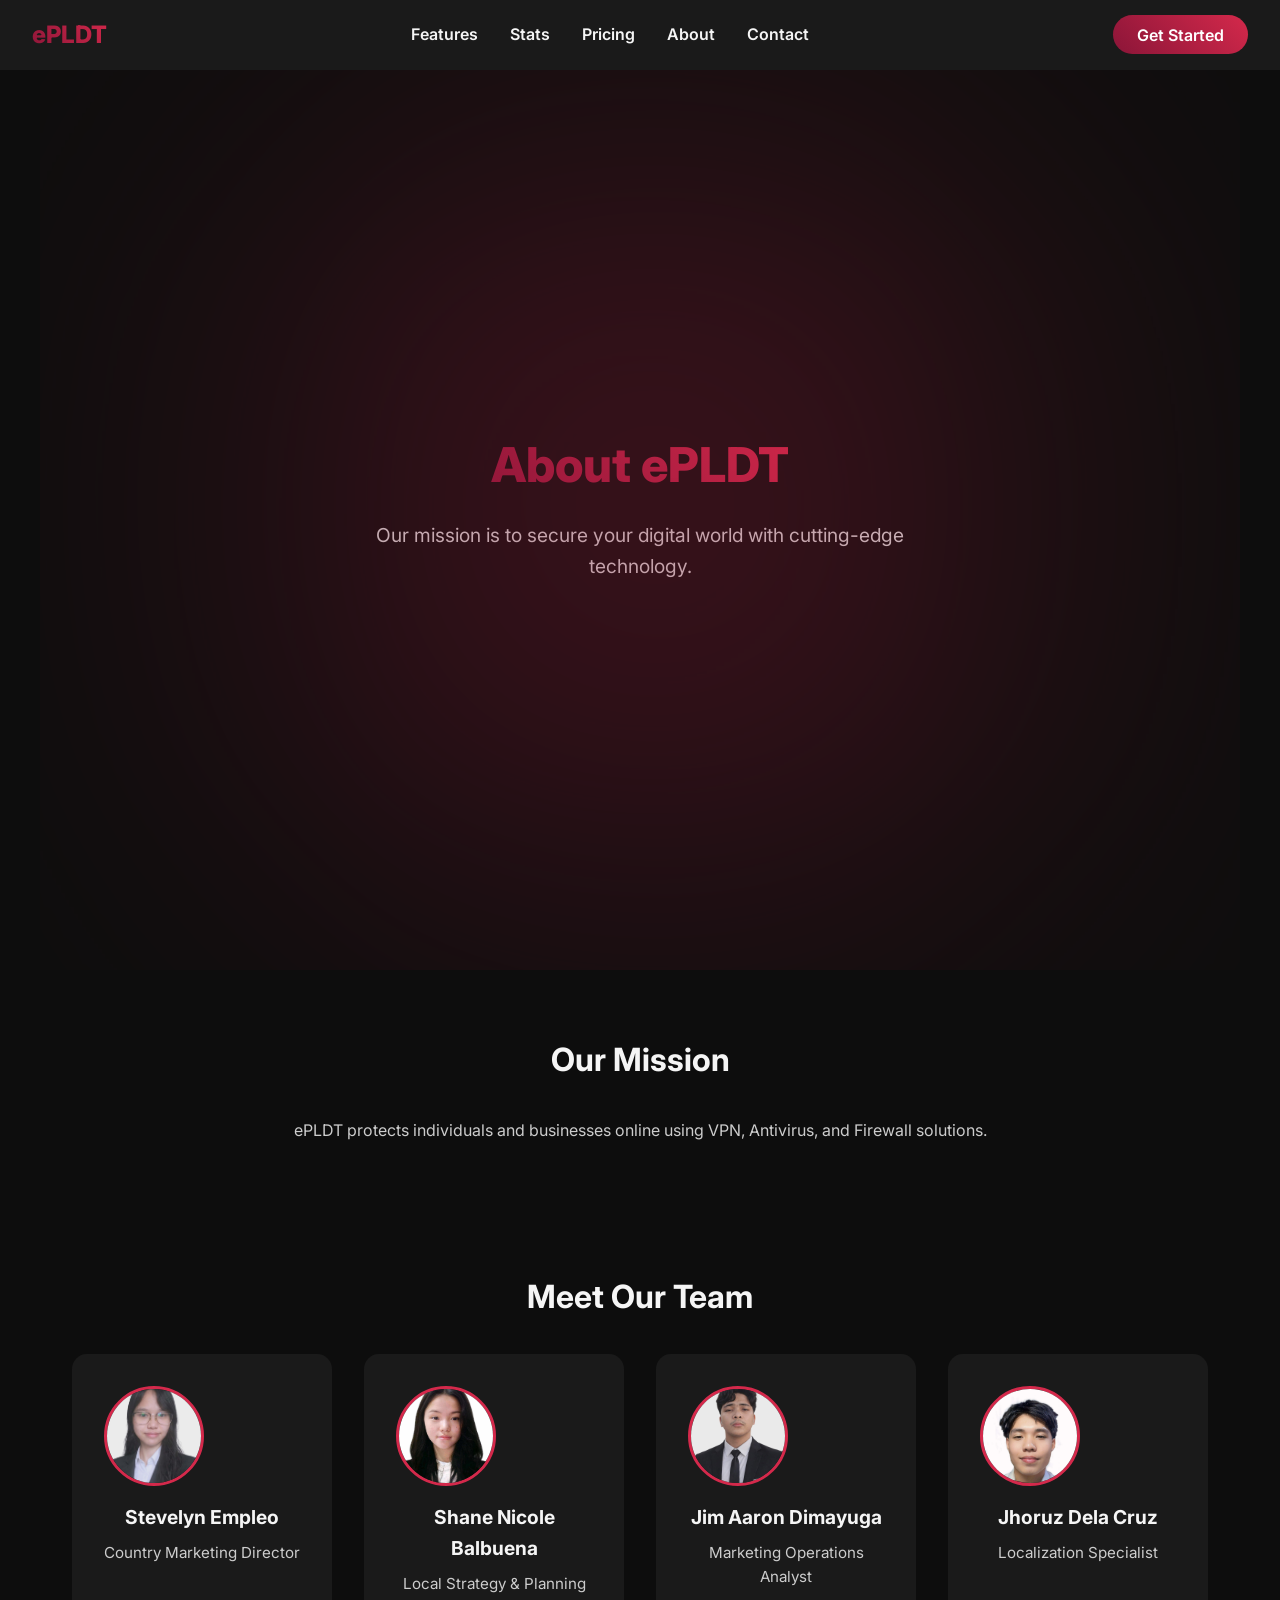
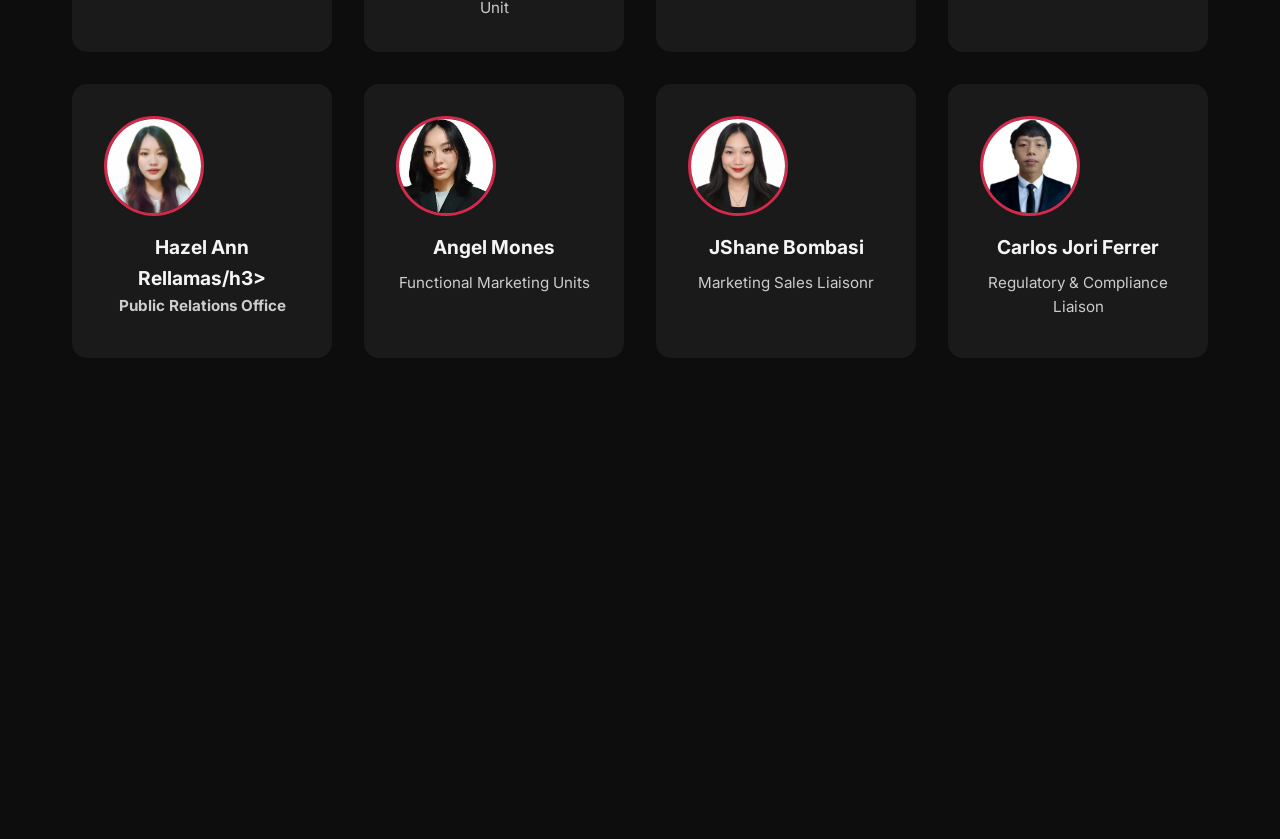
==== about.html @ 5cdf23f3 "Add files via upload" ====
<!doctype html>
<html lang="en">
  <head>
    <meta charset="UTF-8" />
    <meta name="viewport" content="width=device-width, initial-scale=1.0" />
    <link rel="icon" type="image/png" href="img/logo.png">
    <title>About - ePLDT</title>
    <link
      href="https://fonts.googleapis.com/css2?family=Inter:wght@400;600;800&display=swap"
      rel="stylesheet"
    />
    <link rel="stylesheet" href="style.css" />
  </head>
  <body>
    <nav class="navbar">
      <a href="index.html"><div class="navbar__logo">ePLDT</div></a>
      <ul class="navbar__links">
        <li><a href="index.html#features" class="navbar__link">Features</a></li>
        <li><a href="index.html#stats" class="navbar__link">Stats</a></li>
        <li><a href="index.html#pricing" class="navbar__link">Pricing</a></li>
        <li><a href="about.html" class="navbar__link">About</a></li>
        <li><a href="contact.html" class="navbar__link">Contact</a></li>
      </ul>
      <div id="navUser"></div>
    </nav>

    <section class="hero fade-in">
      <h1 class="hero__title">About ePLDT</h1>
      <p class="hero__subtitle">
        Our mission is to secure your digital world with cutting-edge
        technology.
      </p>
    </section>

    <section class="fade-in">
      <h2 class="section__title">Our Mission</h2>
      <p
        style="
          text-align: center;
          color: #ccc;
          max-width: 700px;
          margin: 0 auto;
        "
      >
        ePLDT protects individuals and businesses online using VPN, Antivirus,
        and Firewall solutions.
      </p>
    </section>

    <section class="fade-in">
      <h2 class="section__title">Meet Our Team</h2>
      <div class="features__grid">
        <div class="feature-card">
          <img src="img/jhoy.jpg" class="feature-card__img" />
          <h3 class="feature-card__title">Stevelyn Empleo</h3>
          <p class="feature-card__desc">Country Marketing Director</p>
        </div>
        <div class="feature-card">
          <img src="img/shane.jpg" class="feature-card__img" />
          <h3 class="feature-card__title">Shane Nicole Balbuena</h3>
          <p class="feature-card__desc">Local Strategy & Planning Unit</p>
        </div>
        <div class="feature-card">
          <img src="img/jim.jpg"class="feature-card__img" />
          <h3 class="feature-card__title">Jim Aaron Dimayuga</h3>
          <p class="feature-card__desc">Marketing Operations Analyst</p>
        </div>
        <div class="feature-card">
          <img src="img/jhoruz.jpg" class="feature-card__img" />
          <h3 class="feature-card__title">Jhoruz Dela Cruz</h3>
          <p class="feature-card__desc">Localization Specialist</p>
        </div>
        <div class="feature-card">
          <img src="img/hazel.jpg" alt="Jordan" class="feature-card__img" />
          <h3 class="feature-card__title">Hazel Ann Rellamas/h3>
          <p class="feature-card__desc">Public Relations Office</p>
        </div>
        <div class="feature-card">
          <img src="img/angel.jpg" class="feature-card__img" />
          <h3 class="feature-card__title">Angel Mones</h3>
          <p class="feature-card__desc">Functional Marketing Units</p>
        </div>
        <div class="feature-card">
          <img src="img/bombasi.jpg" class="feature-card__img" />
          <h3 class="feature-card__title">JShane Bombasi</h3>
          <p class="feature-card__desc">Marketing Sales Liaisonr</p>
        </div>
        <div class="feature-card">
          <img src="img/jori.jpg"class="feature-card__img" />
          <h3 class="feature-card__title">Carlos Jori Ferrer</h3>
          <p class="feature-card__desc">Regulatory & Compliance Liaison</p>
        </div>
      </div>
    </section>

    <footer class="footer fade-in">
      <div class="footer__section">
        <h3 class="footer__title">Quick Links</h3>
        <ul class="footer__links">
          <li><a href="index.html#features">Features</a></li>
          <li><a href="index.html#stats">Stats</a></li>
          <li><a href="index.html#pricing">Pricing</a></li>
          <li><a href="about.html">About</a></li>
          <li><a href="contact.html">Contact</a></li>
        </ul>
      </div>
      <div class="footer__section">
        <h3 class="footer__title">FAQs</h3>
        <ul class="footer__faqs">
          <li><a href="faqs.html">How do I subscribe?</a></li>
          <li><a href="faqs.html">Payment methods?</a></li>
          <li><a href="faqs.html">Cancel anytime?</a></li>
        </ul>
      </div>
      <div class="footer__section">
        <h3 class="footer__title">Contact</h3>
        <ul class="footer__contact">
          <li>Email: support@epldt.com</li>
          <li>Phone: +123 456 7890</li>
          <li>Address: 123 Cyber St, Internet City</li>
        </ul>
      </div>
      <div class="footer__copyright">
        &copy; 2026 ePLDT. All rights reserved.
      </div>
    </footer>

    <script src="script.js"></script>
  </body>
</html>
---- style.css ----
/* ===== Variables ===== */
:root {
  --color-bg: #0d0d0d;
  --color-surface: #1a1a1a;
  --color-primary: #8b1538;
  --color-accent: #d4294b;
  --color-text: #f5f5f5;
  --color-gradient: linear-gradient(45deg, #8b1538, #d4294b);
  --font-family: 'Inter', sans-serif;
  --transition-speed: 0.3s;
}

/* ===== Reset ===== */
* {
  margin: 0;
  padding: 0;
  box-sizing: border-box;
  scroll-behavior: smooth;
}

body {
  font-family: var(--font-family);
  background-color: var(--color-bg);
  color: var(--color-text);
  line-height: 1.6;
}

a {
  text-decoration: none;
  color: inherit;
}

img {
  max-width: 100%;
  display: block;
}

button {
  cursor: pointer;
  border: none;
  font-family: var(--font-family);
}

/* ===== Navbar ===== */
.navbar {
  display: flex;
  align-items: center;
  justify-content: space-between;
  padding: 1rem 2rem;
  background-color: var(--color-surface);
  position: sticky;
  top: 0;
  z-index: 100;
  flex-wrap: wrap;
  gap: 1rem;
}

.navbar__logo {
  font-weight: 800;
  cursor: pointer;
  font-size: 1.5rem;
  background: var(--color-gradient);
  -webkit-background-clip: text;
  -webkit-text-fill-color: transparent;
}

.navbar__links {
  display: flex;
  gap: 2rem;
  flex-wrap: wrap;
  list-style: none;
}

.navbar__link {
  font-weight: 600;
  transition: color var(--transition-speed);
}

.navbar__link:hover {
  color: var(--color-accent);
}

/* Navbar "Get Started" Button */
.navbar__button {
  padding: 0.6rem 1.5rem;
  font-weight: 600;
  border-radius: 50px;
  background: var(--color-gradient);
  color: #fff;
  text-align: center;
  transition: transform var(--transition-speed);
}

.navbar__button:hover {
  transform: scale(1.05);
}

/* Profile Menu */
.profile-menu {
  position: relative;
  display: inline-block;
}

/* Dropdown container */
.profile-dropdown {
  display: none; /* hidden by default */
  position: absolute;
  right: 0;
  background-color: #0a0a0a;
  border-radius: 12px;
  min-width: 160px;
  z-index: 1000;
  overflow: hidden;
  box-shadow: 0 4px 12px rgba(0,0,0,0.6);
}

/* Show dropdown when toggled */
.profile-dropdown.show {
  display: block;
}

/* Links inside dropdown */
.profile-dropdown a {
  display: block;
  padding: 10px 16px;
  font-size: 0.95rem;
  font-weight: 500;
  color: #f5f5f5;
  text-decoration: none;
  background: none;
}

/* Hover effect for dropdown links */
.profile-dropdown a:hover {
  background-color: #8b1a1a;
}

/* Profile Menu */
.profile-menu {
  position: relative;
  display: inline-block;
}

/* ===== Hero Section ===== */
.hero {
  position: relative;
  display: flex;
  flex-direction: column;
  align-items: center;
  justify-content: center;
  text-align: center;
  padding: 6rem 2rem;
  height: 100vh;
  overflow: hidden;
}

/* animated gradient background */
.hero::before {
  content: "";
  position: absolute;
  width: 600px;
  height: 600px;
  background: var(--color-gradient);
  filter: blur(200px);
  opacity: 0.4;
  animation: floatGlow 8s ease-in-out infinite;
}

@keyframes floatGlow {
  0% { transform: translate(-50px,-50px); }
  50% { transform: translate(50px,50px); }
  100% { transform: translate(-50px,-50px); }
}

.hero__title {
  font-size: 3rem;
  font-weight: 800;
  margin-bottom: 1rem;
  background: var(--color-gradient);
  -webkit-background-clip: text;
  -webkit-text-fill-color: transparent;
}

.hero__subtitle {
  font-size: 1.2rem;
  margin-bottom: 2rem;
  color: #ccc;
  max-width: 600px;
}

.hero__button {
  padding: 0.8rem 2rem;
  font-size: 1rem;
  font-weight: 600;
  background: var(--color-gradient);
  color: #fff;
  border-radius: 50px;
  transition: transform var(--transition-speed);
  z-index: 5;
}

.hero__button:hover {
  transform: scale(1.05);
}
.hero__icon{
  font-size:3rem;
  margin-bottom:20px;
  animation: float 3s ease-in-out infinite;
}

@keyframes float{
  0%{transform:translateY(0)}
  50%{transform:translateY(-10px)}
  100%{transform:translateY(0)}
}
/* ===== Sections ===== */
section {
  padding: 4rem 2rem;
  max-width: 1200px;
  margin: 0 auto;
}

.section__title {
  text-align: center;
  font-size: 2rem;
  font-weight: 700;
  margin-bottom: 2rem;
}

/* ===== Features ===== */
.features__grid {
  display: grid;
  grid-template-columns: repeat(auto-fit, minmax(250px, 1fr));
  gap: 2rem;
}

.feature-card {
  background-color: var(--color-surface);
  padding: 2rem;
  border-radius: 15px;
  text-align: center;
  transition: transform var(--transition-speed), box-shadow var(--transition-speed);
}

.feature-card:hover {
  transform: translateY(-10px);
  box-shadow: 0 10px 20px rgba(212, 41, 75, 0.4);
}

.feature-card__icon {
  font-size: 2.5rem;
  margin-bottom: 1rem;
  background: var(--color-gradient);
  -webkit-background-clip: text;
  -webkit-text-fill-color: transparent;
}

.feature-card__title {
  font-weight: 700;
  margin-bottom: 0.5rem;
  font-size: 1.2rem;
}

.feature-card__desc {
  font-size: 0.95rem;
  color: #ccc;
}

/* ===== Stats Section ===== */
.stats__grid {
  display: grid;
  grid-template-columns: repeat(auto-fit, minmax(200px, 1fr));
  gap: 2rem;
  text-align: center;
}

.stat-card {
  background-color: var(--color-surface);
  padding: 2rem;
  border-radius: 15px;
  transition: transform var(--transition-speed);
}

.stat-card:hover {
  transform: scale(1.05);
}

.stat-card__number {
  font-size: 2rem;
  font-weight: 800;
  background: var(--color-gradient);
  -webkit-background-clip: text;
  -webkit-text-fill-color: transparent;
  margin-bottom: 0.5rem;
}

.stat-card__label {
  color: #ccc;
  font-weight: 600;
}

/* ===== Pricing Section ===== */
.pricing__grid {
  display: grid;
  grid-template-columns: repeat(auto-fit, minmax(250px, 1fr));
  gap: 2rem;
}

.pricing-card {
  background-color: var(--color-surface);
  padding: 2rem;
  border-radius: 15px;
  text-align: center;
  transition: transform var(--transition-speed), box-shadow var(--transition-speed);
}

.pricing-card:hover {
  transform: translateY(-10px);
  box-shadow: 0 10px 20px rgba(212, 41, 75, 0.4);
}

.pricing-card__title {
  font-size: 1.3rem;
  font-weight: 700;
  margin-bottom: 0.5rem;
}

.pricing-card__price {
  font-size: 2rem;
  font-weight: 800;
  margin-bottom: 1rem;
  color: var(--color-accent);
}

.pricing-card__features {
  list-style: none;
  margin-bottom: 1.5rem;
  color: #ccc;
}

.pricing-card__features li {
  margin: 0.5rem 0;
}

.pricing-card__button {
  padding: 0.7rem 1.5rem;
  font-weight: 600;
  border-radius: 50px;
  background: var(--color-gradient);
  color: #fff;
  transition: transform var(--transition-speed);
}

.pricing-card__button:hover {
  transform: scale(1.05);
}

/* ===== Footer ===== */
.footer {
  background-color: var(--color-surface);
  padding: 4rem 2rem 2rem 2rem;
  display: flex;
  flex-wrap: wrap;
  gap: 2rem;
  justify-content: space-between;
}

.footer__section {
  flex: 1 1 200px;
  min-width: 200px;
}

.footer__title {
  font-weight: 700;
  margin-bottom: 1rem;
}

.footer__links,
.footer__contact,
.footer__faqs {
  list-style: none;
  padding: 0;
}

.footer__links li,
.footer__faqs li,
.footer__contact li {
  margin: 0.5rem 0;
  color: #ccc;
}

.footer__links a:hover,
.footer__faqs a:hover {
  color: var(--color-accent);
}

.footer__copyright {
  width: 100%;
  text-align: center;
  margin-top: 2rem;
  font-size: 0.9rem;
  color: #777;
}

/* ===== Fade-in Animation ===== */
.fade-in {
  opacity: 0;
  transform: translateY(20px);
  transition: opacity 0.8s ease-out, transform 0.8s ease-out;
}

.fade-in.appear {
  opacity: 1;
  transform: translateY(0);
}

/* Team member images in cards */
.feature-card__img {
  width: 100px;
  height: 100px;
  border-radius: 50%; /* circular images */
  object-fit: cover;
  margin-bottom: 1rem;
  border: 3px solid var(--color-accent);
  transition: transform var(--transition-speed);
}

.feature-card:hover .feature-card__img {
  transform: scale(1.05);
}

/* Contact Form */
.contact-form {
  display: flex;
  flex-direction: column;
  gap: 1rem;
  max-width: 600px;
  margin: 0 auto;
}

.contact-form input,
.contact-form textarea {
  padding: 0.8rem 1rem;
  border-radius: 10px;
  border: none;
  background-color: var(--color-surface);
  color: var(--color-text);
  font-family: var(--font-family);
  font-size: 1rem;
  resize: none;
  transition: border 0.3s;
}

.contact-form input:focus,
.contact-form textarea:focus {
  outline: none;
  border: 2px solid var(--color-accent);
}

.contact-form button {
  align-self: center;
  padding: 0.8rem 2rem;
  font-size: 1rem;
  font-weight: 600;
  border-radius: 50px;
  background: var(--color-gradient);
  color: #fff;
  cursor: pointer;
  transition: transform var(--transition-speed);
}

.contact-form button:hover {
  transform: scale(1.05);
}

/* FAQ Section */
.faq-container {
  max-width: 700px;
  margin: 0 auto;
  display: flex;
  flex-direction: column;
  gap: 1rem;
}

.faq-item {
  background-color: var(--color-surface);
  border-radius: 12px;
  overflow: hidden;
  transition: box-shadow var(--transition-speed);
}

.faq-item:hover {
  box-shadow: 0 5px 15px rgba(212,41,75,0.4);
}

.faq-question {
  background: none;
  color: var(--color-text);
  font-weight: 600;
  font-size: 1rem;
  padding: 1rem 1.5rem;
  text-align: left;
  width: 100%;
  border: none;
  cursor: pointer;
  display: flex;
  justify-content: space-between;
  align-items: center;
}

.faq-question::after {
  content: '+';
  font-size: 1.2rem;
  transition: transform var(--transition-speed);
}

.faq-question.active::after {
  content: '-';
  transform: rotate(180deg);
}

.faq-answer {
  max-height: 0;
  overflow: hidden;
  padding: 0 1.5rem;
  color: #ccc;
  transition: max-height 0.3s ease;
  font-size: 0.95rem;
  line-height: 1.5;
  margin-bottom: 1rem;
}

/* Auth Container */
.auth-container {
  max-width: 400px;
  margin: 2rem auto 4rem auto;
  padding: 2rem;
  background-color: var(--color-surface);
  border-radius: 15px;
  display: flex;
  flex-direction: column;
  gap: 1.5rem;
  box-shadow: 0 5px 20px rgba(212,41,75,0.2);
}

/* Toggle Buttons */
.auth-toggle {
  display: flex;
  justify-content: center;
  gap: 1rem;
  margin-bottom: 1rem;
}

.toggle-btn {
  padding: 0.5rem 2rem;
  border: none;
  border-radius: 50px;
  background-color: #2a2a2a;
  color: var(--color-text);
  font-weight: 600;
  cursor: pointer;
  transition: all 0.3s;
}

.toggle-btn.active {
  background: var(--color-gradient);
  color: #fff;
}

/* Auth Forms */
.auth-form {
  display: none;
  flex-direction: column;
  gap: 1rem;
}

.auth-form.active {
  display: flex;
}

.auth-form input {
  padding: 0.8rem 1rem;
  border-radius: 50px;
  border: none;
  background-color: #1a1a1a;
  color: var(--color-text);
  font-size: 1rem;
}

.auth-form input::placeholder {
  color: #aaa;
}

.auth-form button {
  padding: 0.8rem 1rem;
  border-radius: 50px;
  border: none;
  background: var(--color-gradient);
  color: #fff;
  font-weight: 600;
  cursor: pointer;
  transition: transform 0.3s;
}

.auth-form button:hover {
  transform: scale(1.05);
}

/* Checkout Form */
.checkout-container {
  max-width: 500px;
  margin: 2rem auto 4rem auto;
  padding: 2rem;
  background-color: var(--color-surface);
  border-radius: 15px;
  display: flex;
  flex-direction: column;
  gap: 1.5rem;
  box-shadow: 0 5px 20px rgba(212,41,75,0.2);
}

.payment-select {
  padding: 0.8rem 1rem;
  border-radius: 50px;
  border: none;
  background-color: #1a1a1a;
  color: var(--color-text);
  font-size: 1rem;
  margin-bottom: 1rem;
}

.payment-form {
  display: none;
  flex-direction: column;
  gap: 1rem;
}

.payment-form.active {
  display: flex;
}

.payment-form input {
  padding: 0.8rem 1rem;
  border-radius: 50px;
  border: none;
  background-color: #0f0f0f;
  color: var(--color-text);
  font-size: 1rem;
}

.payment-form input::placeholder {
  color: #aaa;
}

.payment-form button {
  padding: 0.8rem 1rem;
  border-radius: 50px;
  border: none;
  background: var(--color-gradient);
  color: #fff;
  font-weight: 600;
  cursor: pointer;
  transition: transform 0.3s;
}

.payment-form button:hover {
  transform: scale(1.05);
}

/* Plan Summary */
.plan-summary {
  background-color: #1a1a1a;
  padding: 1rem 1.5rem;
  border-radius: 12px;
  margin-bottom: 1.5rem;
  color: #ccc;
}

.plan-summary strong {
  color: var(--color-accent);
}

/* Receipt Card */
.receipt-card {
  background-color: #1a1a1a;
  padding: 1.5rem;
  border-radius: 12px;
  color: #ccc;
  display: flex;
  flex-direction: column;
  gap: 0.8rem;
  margin-bottom: 1.5rem;
}

.receipt-card strong {
  color: var(--color-accent);
}

@media (max-width:768px){
  .receipt-card {
    font-size: 0.95rem;
  }
}

/* ===== Fixed Responsive Navbar Button ===== */
@media (max-width: 768px) {
  .navbar {
    padding: 1rem;
    position: relative;
  }

  .navbar__links {
    gap: 1rem;
    flex-wrap: wrap;
    justify-content: center;
    width: 100%;
  }

  /* Unified button styling for both logged in and logged out states */
  .navbar__button,
  .profile-menu {
   
    margin-top: 0.5rem;
  }

  .profile-menu {
    display: block;
  }

  .profile-menu .navbar__button {
    width: 100%;
    text-align: center;
    margin-top: 0;
  }

  .profile-dropdown {
    width: 100%;
    position: absolute;
    left: 0;
    right: 0;
  }

  .hero__title {
    font-size: 2.2rem;
  }

  .hero__subtitle {
    font-size: 1rem;
  }
}

@media (max-width: 500px) {
  .navbar__links {
    display: none;
  }
  
  /* Keep buttons full width on very small screens */
  .navbar__button,
  .profile-menu {
    width: 100%;
  }
  
  .profile-menu .navbar__button {
    width: 100%;
  }
}
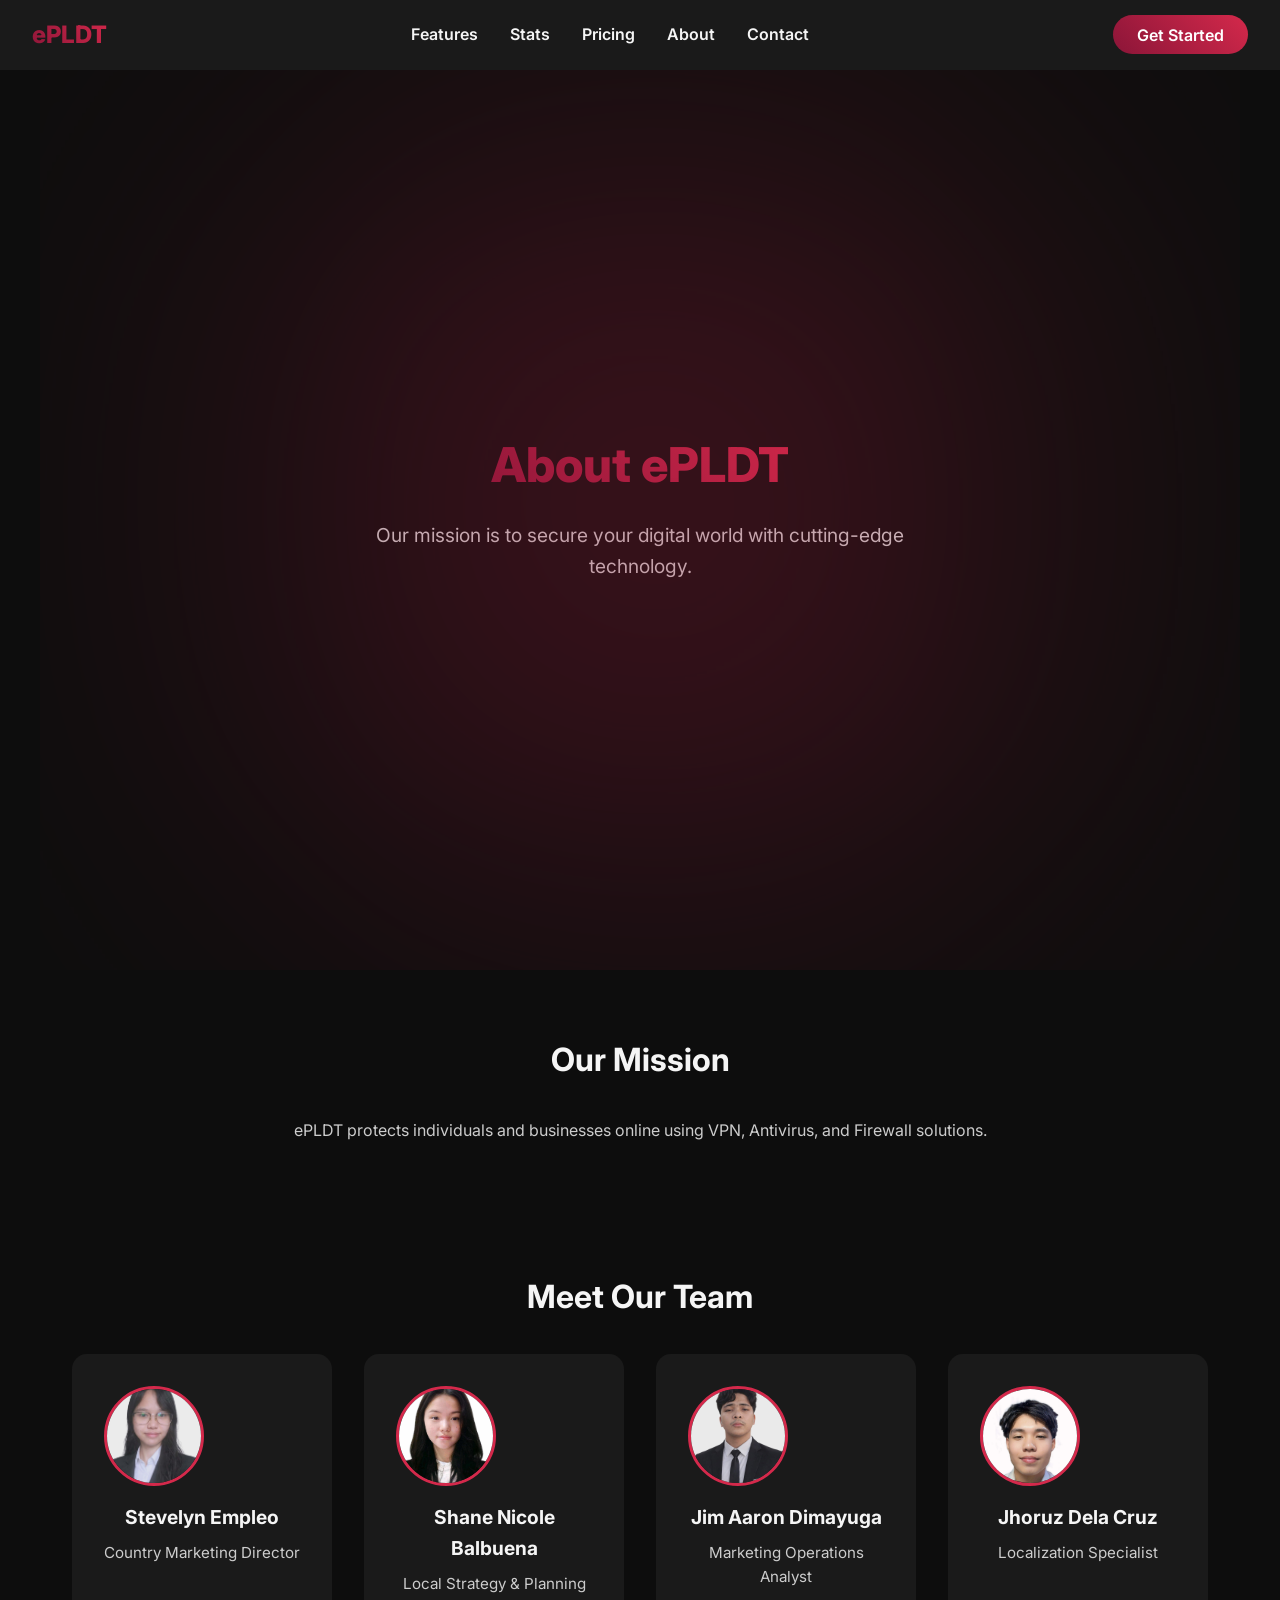
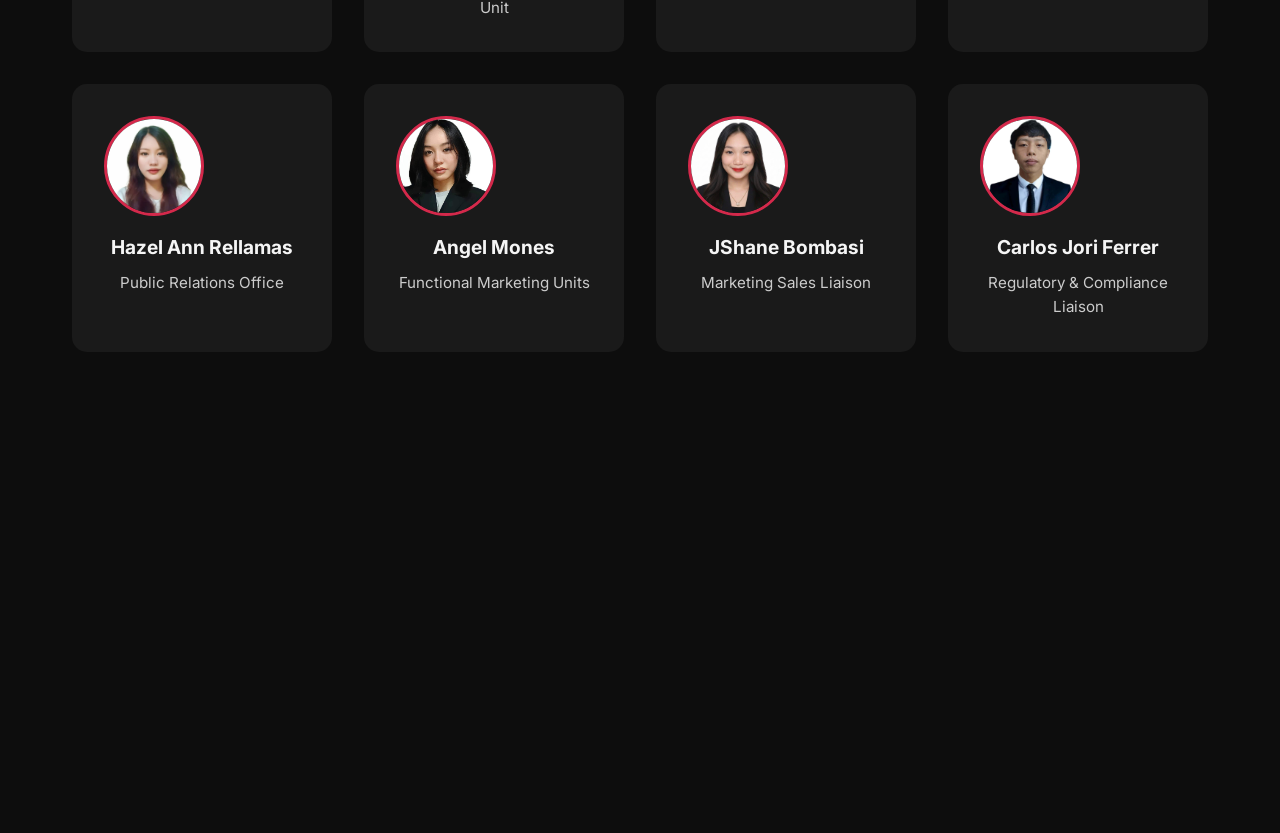
==== commit c72dea06: "Add files via upload" ====
--- a/about.html
+++ b/about.html
@@ -72,7 +72,7 @@
         </div>
         <div class="feature-card">
           <img src="img/hazel.jpg" alt="Jordan" class="feature-card__img" />
-          <h3 class="feature-card__title">Hazel Ann Rellamas/h3>
+          <h3 class="feature-card__title">Hazel Ann Rellamas</h3>
           <p class="feature-card__desc">Public Relations Office</p>
         </div>
         <div class="feature-card">
@@ -83,7 +83,7 @@
         <div class="feature-card">
           <img src="img/bombasi.jpg" class="feature-card__img" />
           <h3 class="feature-card__title">JShane Bombasi</h3>
-          <p class="feature-card__desc">Marketing Sales Liaisonr</p>
+          <p class="feature-card__desc">Marketing Sales Liaison</p>
         </div>
         <div class="feature-card">
           <img src="img/jori.jpg"class="feature-card__img" />
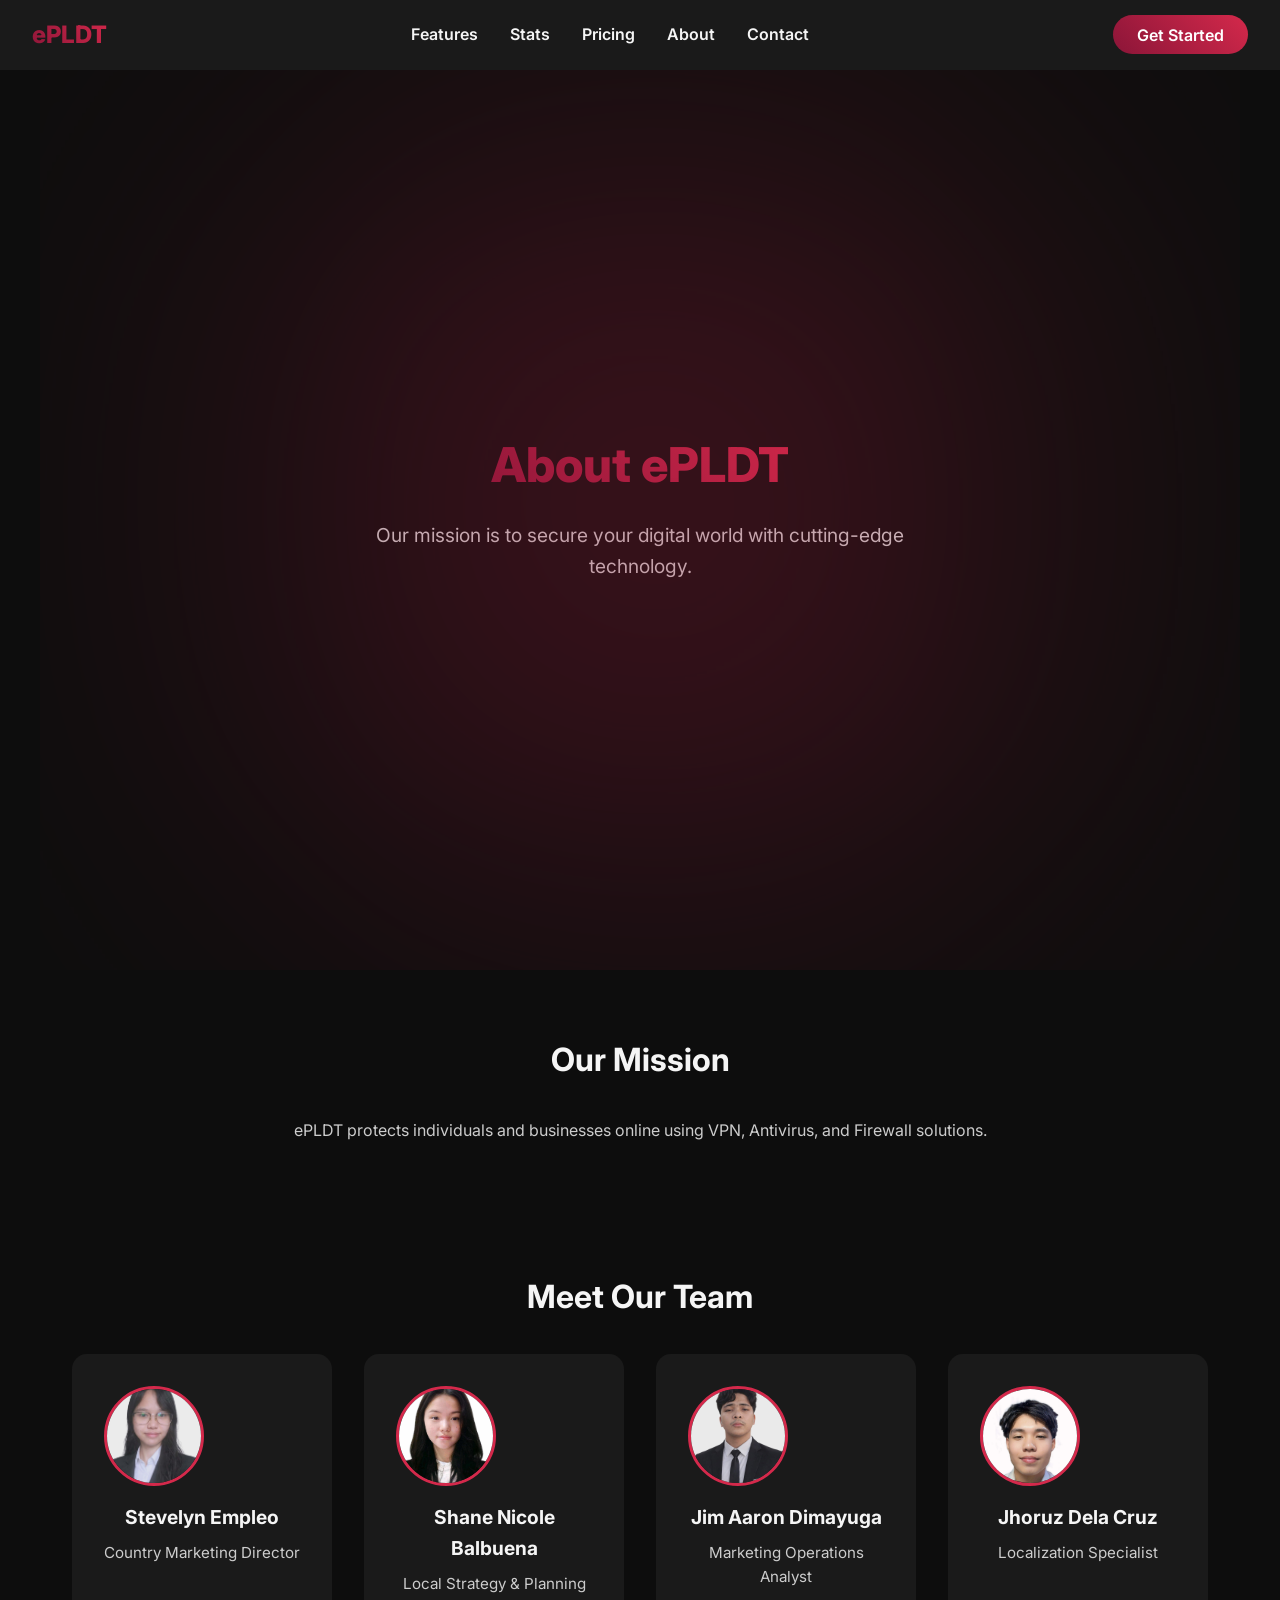
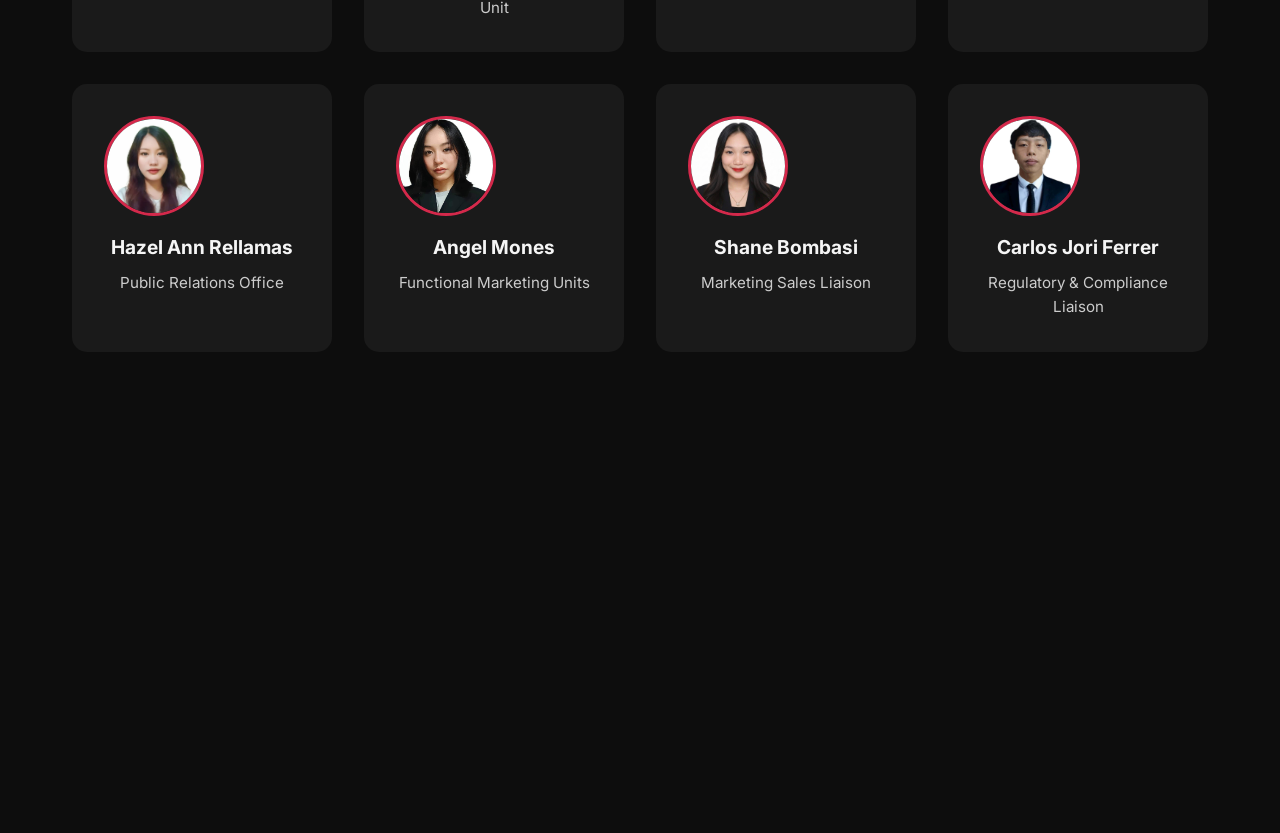
==== commit 94efe30e: "Add files via upload" ====
--- a/about.html
+++ b/about.html
@@ -82,7 +82,7 @@
         </div>
         <div class="feature-card">
           <img src="img/bombasi.jpg" class="feature-card__img" />
-          <h3 class="feature-card__title">JShane Bombasi</h3>
+          <h3 class="feature-card__title">Shane Bombasi</h3>
           <p class="feature-card__desc">Marketing Sales Liaison</p>
         </div>
         <div class="feature-card">
